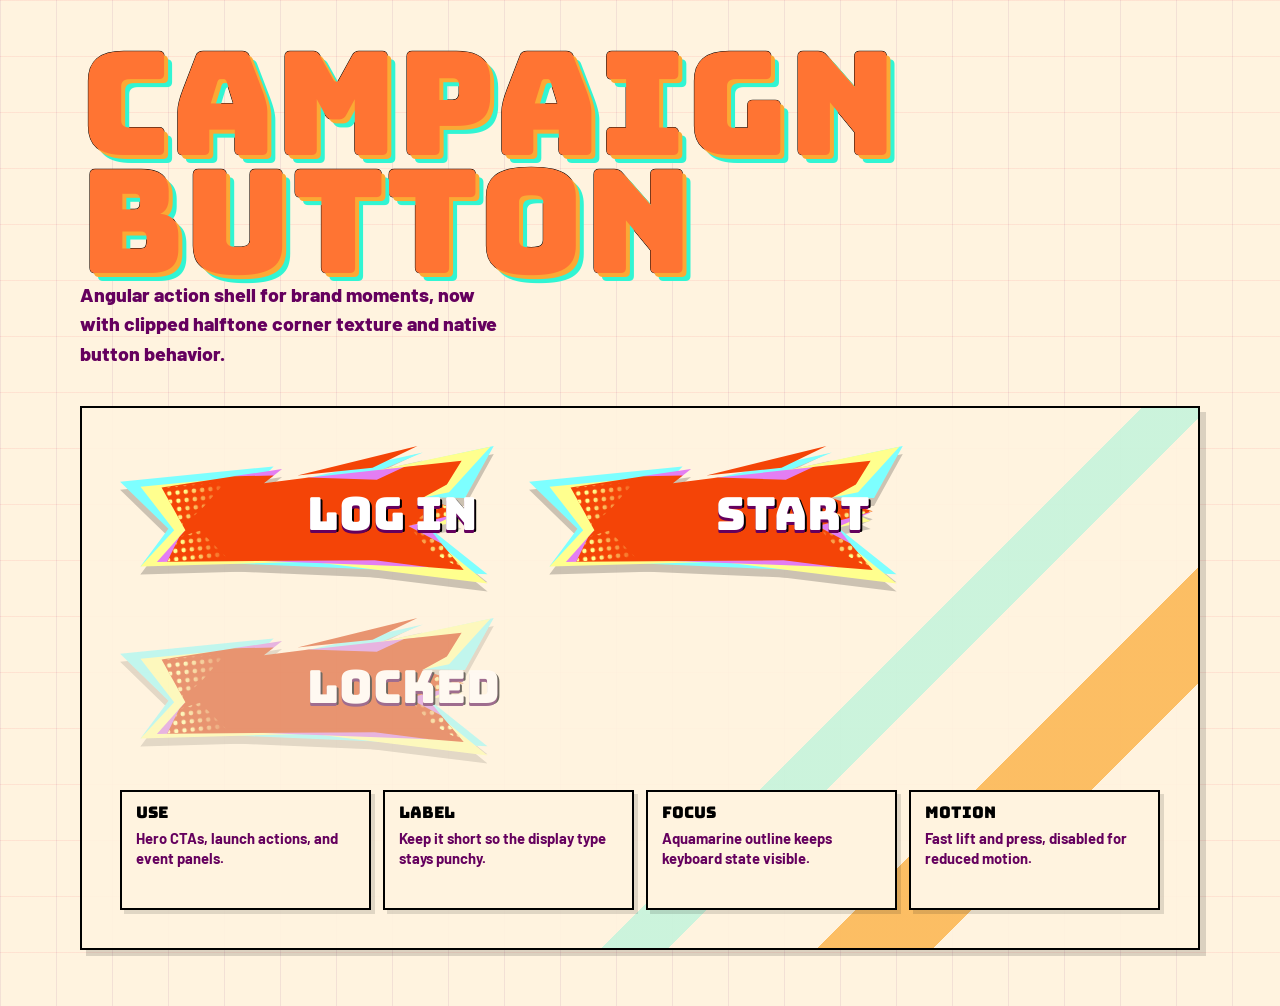
==== docs/components/button.html @ 27eb3d38 "Add campaign button component docs" ====
<!doctype html>
<html lang="en">
  <head>
    <meta charset="utf-8" />
    <meta name="viewport" content="width=device-width, initial-scale=1" />
    <title>Stellartide Button Component</title>
    <link rel="stylesheet" href="../../components/button/button.css" />
    <style>
      @import url("https://fonts.googleapis.com/css2?family=Barlow:ital,wght@0,400;0,600;0,700;0,800;1,400&family=Bungee&display=swap");

      @font-face {
        font-family: "Zerowax";
        src: url("../../typography/zerowax/fonts/Zerowax.otf") format("opentype");
        font-weight: 400;
        font-style: normal;
        font-display: swap;
      }

      :root {
        --black: #000000;
        --racing-red: #f20222;
        --atomic-tangerine: #ff7433;
        --orange: #fba934;
        --deep-purple: #65005e;
        --aquamarine: #31f5d3;
        --warm-cream: #fff3df;
        --font-special: "Zerowax", "Bungee", Impact, fantasy;
        --font-display: "Bungee", Impact, fantasy;
        --font-body: "Barlow", ui-sans-serif, system-ui, sans-serif;
        color-scheme: light;
        font-family: var(--font-body);
      }

      * {
        box-sizing: border-box;
      }

      body {
        margin: 0;
        min-width: 320px;
        overflow-x: hidden;
        background:
          linear-gradient(90deg, rgb(101 0 94 / 0.08) 1px, transparent 1px),
          linear-gradient(rgb(242 2 34 / 0.07) 1px, transparent 1px),
          var(--warm-cream);
        background-size: 56px 56px;
        color: var(--black);
      }

      main {
        width: min(1120px, calc(100% - 32px));
        margin: 0 auto;
        padding: 44px 0 56px;
      }

      .hero {
        min-height: 54vh;
        display: grid;
        align-content: center;
        gap: 28px;
      }

      .hero > * {
        min-width: 0;
      }

      h1 {
        max-width: 900px;
        margin: 0;
        color: var(--atomic-tangerine);
        font-family: var(--font-special);
        font-size: clamp(4.2rem, 13vw, 9rem);
        font-weight: 400;
        line-height: 0.82;
        letter-spacing: 0;
        text-transform: uppercase;
        paint-order: stroke fill;
        -webkit-text-stroke: 1px var(--black);
        overflow-wrap: anywhere;
        text-shadow:
          4px 4px 0 var(--orange),
          8px 8px 0 var(--aquamarine);
      }

      .deck {
        max-width: min(38ch, 100%);
        margin: 0;
        color: var(--deep-purple);
        font-size: clamp(1rem, 2vw, 1.22rem);
        font-weight: 750;
        line-height: 1.5;
      }

      .stage {
        display: grid;
        gap: 34px;
        margin-top: 10px;
        padding: clamp(18px, 4vw, 38px);
        border: 2px solid var(--black);
        background:
          linear-gradient(135deg, transparent 0 64%, rgb(49 245 211 / 0.25) 64% 68%, transparent 68%),
          linear-gradient(135deg, transparent 0 77%, rgb(251 169 52 / 0.72) 77% 84%, transparent 84%),
          rgb(255 243 223 / 0.9);
        box-shadow: 6px 6px 0 rgb(0 0 0 / 0.14);
      }

      .button-row {
        display: flex;
        flex-wrap: wrap;
        align-items: center;
        gap: clamp(18px, 4vw, 34px);
      }

      .button-row .stellartide-campaign-button {
        flex: 0 1 min(var(--stellartide-campaign-button-width), 100%);
      }

      .spec-grid {
        display: grid;
        grid-template-columns: repeat(4, minmax(0, 1fr));
        gap: 12px;
      }

      .spec {
        min-height: 120px;
        border: 2px solid var(--black);
        background: var(--warm-cream);
        padding: 14px;
        box-shadow: 4px 4px 0 rgb(0 0 0 / 0.12);
      }

      .spec strong {
        display: block;
        margin-bottom: 8px;
        font-family: var(--font-display);
        font-weight: 400;
        line-height: 0.9;
        text-transform: uppercase;
      }

      .spec span {
        display: block;
        color: var(--deep-purple);
        font-size: 0.92rem;
        font-weight: 700;
        line-height: 1.35;
      }

      @media (max-width: 760px) {
        main {
          width: min(1120px, calc(100% - 20px));
          padding-top: 22px;
        }

        .hero {
          min-height: auto;
        }

        h1 {
          font-size: clamp(2.9rem, 13vw, 4.1rem);
          -webkit-text-stroke-width: 0.75px;
        }

        .stage {
          padding: 14px;
        }

        .spec-grid {
          grid-template-columns: 1fr;
        }
      }
    </style>
  </head>
  <body>
    <main>
      <section class="hero" aria-labelledby="button-title">
        <div>
          <h1 id="button-title">Campaign Button</h1>
          <p class="deck">Angular action shell for brand moments, now with clipped halftone corner texture and native button behavior.</p>
        </div>

        <div class="stage">
          <div class="button-row" aria-label="Button examples">
            <button class="stellartide-campaign-button" type="button">
              <span>Log In</span>
            </button>
            <button class="stellartide-campaign-button" type="button" style="--stellartide-campaign-button-width: 300px;">
              <span>Start</span>
            </button>
            <button class="stellartide-campaign-button" type="button" disabled>
              <span>Locked</span>
            </button>
          </div>

          <div class="spec-grid" aria-label="Component notes">
            <div class="spec">
              <strong>Use</strong>
              <span>Hero CTAs, launch actions, and event panels.</span>
            </div>
            <div class="spec">
              <strong>Label</strong>
              <span>Keep it short so the display type stays punchy.</span>
            </div>
            <div class="spec">
              <strong>Focus</strong>
              <span>Aquamarine outline keeps keyboard state visible.</span>
            </div>
            <div class="spec">
              <strong>Motion</strong>
              <span>Fast lift and press, disabled for reduced motion.</span>
            </div>
          </div>
        </div>
      </section>
    </main>
  </body>
</html>
---- components/button/button.css ----
:root {
  --stellartide-campaign-button-width: 360px;
  --stellartide-campaign-button-text: #ffffff;
  --stellartide-campaign-button-shadow: rgb(0 0 0 / 0.2);
  --stellartide-campaign-button-focus: #31f5d3;
  --stellartide-campaign-button-depth: #65005e;
  --font-display: "Bungee", Impact, fantasy;
}

.stellartide-campaign-button {
  position: relative;
  isolation: isolate;
  display: inline-grid;
  place-items: center;
  width: min(var(--stellartide-campaign-button-width), 100%);
  max-width: 100%;
  aspect-ratio: 2216 / 818;
  border: 0;
  padding: 0 18%;
  background: transparent;
  color: var(--stellartide-campaign-button-text);
  cursor: pointer;
  font-family: var(--font-display);
  font-size: clamp(1.35rem, 4vw, 2.85rem);
  line-height: 0.95;
  letter-spacing: 0;
  text-align: center;
  text-transform: uppercase;
  -webkit-tap-highlight-color: transparent;
}

.stellartide-campaign-button::before {
  content: "";
  position: absolute;
  inset: 0;
  z-index: -1;
  background: url("./stellartide-campaign-button.svg") center / contain no-repeat;
  filter: drop-shadow(0 8px 0 var(--stellartide-campaign-button-shadow));
  transform: translateY(0) rotate(0deg);
  transition:
    filter 160ms ease,
    transform 160ms ease;
}

.stellartide-campaign-button > span {
  display: block;
  max-width: 12ch;
  color: var(--stellartide-campaign-button-text);
  overflow-wrap: anywhere;
  white-space: nowrap;
  text-shadow:
    0 3px 0 var(--stellartide-campaign-button-depth),
    2px 2px 0 #000;
  transform: translateY(-2%);
  transition:
    text-shadow 160ms ease,
    transform 160ms ease;
}

.stellartide-campaign-button:hover::before,
.stellartide-campaign-button[data-state="hover"]::before {
  filter: drop-shadow(0 11px 0 rgb(0 0 0 / 0.24));
  transform: translateY(-3px) rotate(-0.35deg);
}

.stellartide-campaign-button:hover > span,
.stellartide-campaign-button[data-state="hover"] > span {
  text-shadow:
    0 4px 0 var(--stellartide-campaign-button-depth),
    2px 2px 0 #000;
  transform: translateY(calc(-2% - 3px)) rotate(-0.35deg);
}

.stellartide-campaign-button:active::before,
.stellartide-campaign-button[data-state="pressed"]::before {
  filter: drop-shadow(0 4px 0 rgb(0 0 0 / 0.24));
  transform: translateY(2px) scale(0.99);
}

.stellartide-campaign-button:active > span,
.stellartide-campaign-button[data-state="pressed"] > span {
  text-shadow:
    0 1px 0 var(--stellartide-campaign-button-depth),
    1px 1px 0 #000;
  transform: translateY(calc(-2% + 2px)) scale(0.99);
}

.stellartide-campaign-button:focus-visible,
.stellartide-campaign-button[data-state="focus"] {
  outline: 4px solid var(--stellartide-campaign-button-focus);
  outline-offset: 5px;
}

.stellartide-campaign-button:disabled,
.stellartide-campaign-button[aria-disabled="true"],
.stellartide-campaign-button[data-state="disabled"] {
  cursor: not-allowed;
  filter: grayscale(0.2);
  opacity: 0.56;
}

@media (prefers-reduced-motion: reduce) {
  .stellartide-campaign-button::before,
  .stellartide-campaign-button > span {
    transition: none;
  }
}
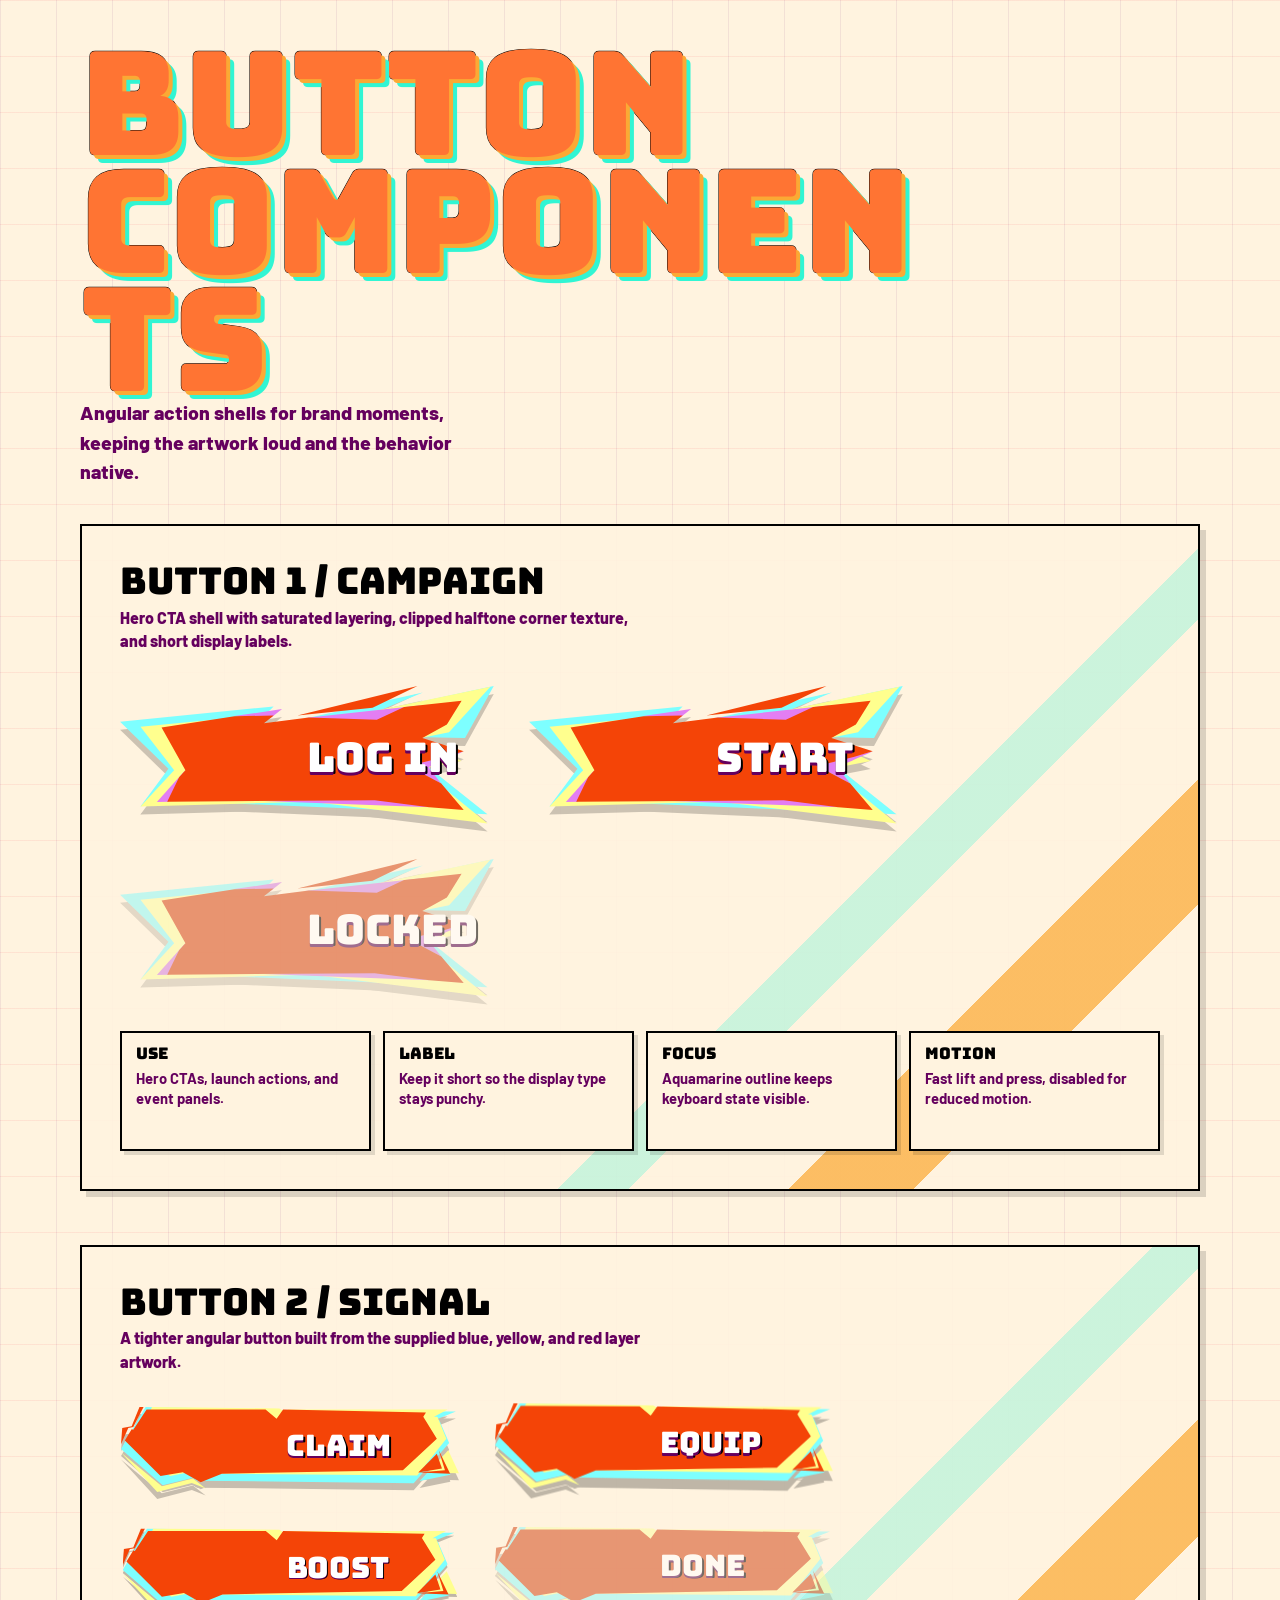
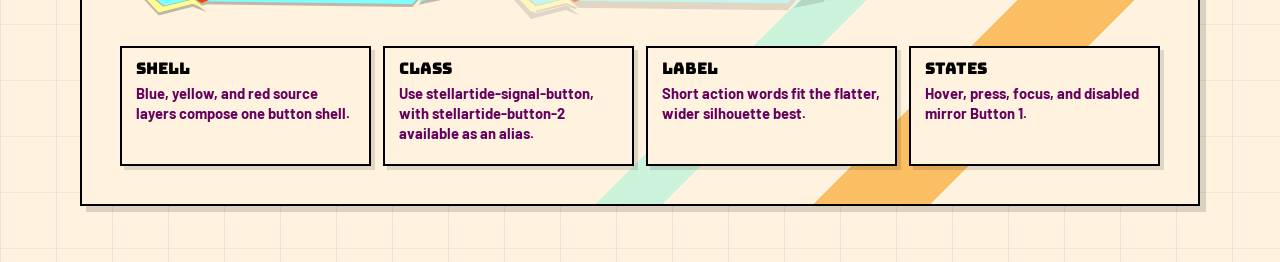
==== commit d227f6bf: "Add design system demo and button 2" ====
--- a/docs/components/button.html
+++ b/docs/components/button.html
@@ -3,8 +3,8 @@
   <head>
     <meta charset="utf-8" />
     <meta name="viewport" content="width=device-width, initial-scale=1" />
-    <title>Stellartide Button Component</title>
-    <link rel="stylesheet" href="../../components/button/button.css" />
+    <title>Stellartide Button Components</title>
+    <link rel="stylesheet" href="../../components/button/button.css?v=no-bubbles" />
     <style>
       @import url("https://fonts.googleapis.com/css2?family=Barlow:ital,wght@0,400;0,600;0,700;0,800;1,400&family=Bungee&display=swap");
 
@@ -54,7 +54,6 @@
       }
 
       .hero {
-        min-height: 54vh;
         display: grid;
         align-content: center;
         gap: 28px;
@@ -104,6 +103,34 @@
         box-shadow: 6px 6px 0 rgb(0 0 0 / 0.14);
       }
 
+      .stage + .stage {
+        margin-top: 26px;
+      }
+
+      .stage-header {
+        display: grid;
+        gap: 8px;
+      }
+
+      h2 {
+        margin: 0;
+        color: var(--black);
+        font-family: var(--font-display);
+        font-size: clamp(1.35rem, 4vw, 2.3rem);
+        font-weight: 400;
+        line-height: 0.92;
+        letter-spacing: 0;
+        text-transform: uppercase;
+      }
+
+      .stage-copy {
+        max-width: 58ch;
+        margin: 0;
+        color: var(--deep-purple);
+        font-weight: 750;
+        line-height: 1.45;
+      }
+
       .button-row {
         display: flex;
         flex-wrap: wrap;
@@ -113,6 +140,11 @@
 
       .button-row .stellartide-campaign-button {
         flex: 0 1 min(var(--stellartide-campaign-button-width), 100%);
+      }
+
+      .button-row .stellartide-signal-button,
+      .button-row .stellartide-button-2 {
+        flex: 0 1 min(var(--stellartide-signal-button-width), 100%);
       }
 
       .spec-grid {
@@ -175,11 +207,16 @@
     <main>
       <section class="hero" aria-labelledby="button-title">
         <div>
-          <h1 id="button-title">Campaign Button</h1>
-          <p class="deck">Angular action shell for brand moments, now with clipped halftone corner texture and native button behavior.</p>
+          <h1 id="button-title">Button Components</h1>
+          <p class="deck">Angular action shells for brand moments, keeping the artwork loud and the behavior native.</p>
         </div>
 
         <div class="stage">
+          <div class="stage-header">
+            <h2>Button 1 / Campaign</h2>
+            <p class="stage-copy">Hero CTA shell with saturated layering, clipped halftone corner texture, and short display labels.</p>
+          </div>
+
           <div class="button-row" aria-label="Button examples">
             <button class="stellartide-campaign-button" type="button">
               <span>Log In</span>
@@ -208,6 +245,47 @@
             <div class="spec">
               <strong>Motion</strong>
               <span>Fast lift and press, disabled for reduced motion.</span>
+            </div>
+          </div>
+        </div>
+
+        <div class="stage">
+          <div class="stage-header">
+            <h2>Button 2 / Signal</h2>
+            <p class="stage-copy">A tighter angular button built from the supplied blue, yellow, and red layer artwork.</p>
+          </div>
+
+          <div class="button-row" aria-label="Button 2 examples">
+            <button class="stellartide-signal-button" type="button">
+              <span>Claim</span>
+            </button>
+            <button class="stellartide-signal-button" data-state="hover" type="button">
+              <span>Equip</span>
+            </button>
+            <button class="stellartide-signal-button" data-state="pressed" type="button">
+              <span>Boost</span>
+            </button>
+            <button class="stellartide-signal-button" type="button" disabled>
+              <span>Done</span>
+            </button>
+          </div>
+
+          <div class="spec-grid" aria-label="Button 2 component notes">
+            <div class="spec">
+              <strong>Shell</strong>
+              <span>Blue, yellow, and red source layers compose one button shell.</span>
+            </div>
+            <div class="spec">
+              <strong>Class</strong>
+              <span>Use stellartide-signal-button, with stellartide-button-2 available as an alias.</span>
+            </div>
+            <div class="spec">
+              <strong>Label</strong>
+              <span>Short action words fit the flatter, wider silhouette best.</span>
+            </div>
+            <div class="spec">
+              <strong>States</strong>
+              <span>Hover, press, focus, and disabled mirror Button 1.</span>
             </div>
           </div>
         </div>
--- a/components/button/button.css
+++ b/components/button/button.css
@@ -4,6 +4,11 @@
   --stellartide-campaign-button-shadow: rgb(0 0 0 / 0.2);
   --stellartide-campaign-button-focus: #31f5d3;
   --stellartide-campaign-button-depth: #65005e;
+  --stellartide-signal-button-width: 340px;
+  --stellartide-signal-button-text: #ffffff;
+  --stellartide-signal-button-shadow: rgb(0 0 0 / 0.22);
+  --stellartide-signal-button-focus: #31f5d3;
+  --stellartide-signal-button-label-depth: #65005e;
   --font-display: "Bungee", Impact, fantasy;
 }
 
@@ -21,7 +26,7 @@
   color: var(--stellartide-campaign-button-text);
   cursor: pointer;
   font-family: var(--font-display);
-  font-size: clamp(1.35rem, 4vw, 2.85rem);
+  font-size: clamp(1.25rem, 3.6vw, 2.55rem);
   line-height: 0.95;
   letter-spacing: 0;
   text-align: center;
@@ -34,7 +39,7 @@
   position: absolute;
   inset: 0;
   z-index: -1;
-  background: url("./stellartide-campaign-button.svg") center / contain no-repeat;
+  background: url("./stellartide-campaign-button.svg?v=no-bubbles") center / contain no-repeat;
   filter: drop-shadow(0 8px 0 var(--stellartide-campaign-button-shadow));
   transform: translateY(0) rotate(0deg);
   transition:
@@ -44,6 +49,8 @@
 
 .stellartide-campaign-button > span {
   display: block;
+  position: relative;
+  z-index: 1;
   max-width: 12ch;
   color: var(--stellartide-campaign-button-text);
   overflow-wrap: anywhere;
@@ -51,7 +58,7 @@
   text-shadow:
     0 3px 0 var(--stellartide-campaign-button-depth),
     2px 2px 0 #000;
-  transform: translateY(-2%);
+  transform: translateY(5%);
   transition:
     text-shadow 160ms ease,
     transform 160ms ease;
@@ -68,7 +75,7 @@
   text-shadow:
     0 4px 0 var(--stellartide-campaign-button-depth),
     2px 2px 0 #000;
-  transform: translateY(calc(-2% - 3px)) rotate(-0.35deg);
+  transform: translateY(calc(5% - 3px)) rotate(-0.35deg);
 }
 
 .stellartide-campaign-button:active::before,
@@ -82,7 +89,7 @@
   text-shadow:
     0 1px 0 var(--stellartide-campaign-button-depth),
     1px 1px 0 #000;
-  transform: translateY(calc(-2% + 2px)) scale(0.99);
+  transform: translateY(calc(5% + 2px)) scale(0.99);
 }
 
 .stellartide-campaign-button:focus-visible,
@@ -99,9 +106,127 @@
   opacity: 0.56;
 }
 
+.stellartide-signal-button,
+.stellartide-button-2 {
+  --stellartide-signal-button-art: url("./stellartide-signal-button.svg?v=no-bubbles");
+  --stellartide-signal-button-aspect: 2204 / 554;
+
+  position: relative;
+  isolation: isolate;
+  display: inline-grid;
+  place-items: center;
+  width: min(var(--stellartide-signal-button-width), 100%);
+  max-width: 100%;
+  aspect-ratio: var(--stellartide-signal-button-aspect);
+  border: 0;
+  padding: 0 16%;
+  background: transparent;
+  color: var(--stellartide-signal-button-text);
+  cursor: pointer;
+  font-family: var(--font-display);
+  font-size: clamp(0.9rem, 2.35vw, 1.85rem);
+  line-height: 0.9;
+  letter-spacing: 0;
+  text-align: center;
+  text-decoration: none;
+  text-transform: uppercase;
+  -webkit-tap-highlight-color: transparent;
+}
+
+.stellartide-signal-button::before,
+.stellartide-button-2::before {
+  content: "";
+  position: absolute;
+  inset: 0;
+  z-index: -1;
+  background: var(--stellartide-signal-button-art) center / contain no-repeat;
+  filter: drop-shadow(0 7px 0 var(--stellartide-signal-button-shadow));
+  transform: translateY(0) rotate(0deg);
+  transition:
+    filter 150ms ease,
+    transform 150ms ease;
+}
+
+.stellartide-signal-button > span,
+.stellartide-button-2 > span {
+  display: block;
+  position: relative;
+  z-index: 1;
+  max-width: 13ch;
+  color: var(--stellartide-signal-button-text);
+  overflow-wrap: anywhere;
+  white-space: nowrap;
+  text-shadow:
+    0 2px 0 var(--stellartide-signal-button-label-depth),
+    2px 2px 0 #000;
+  transform: translateY(-12%);
+  transition:
+    text-shadow 150ms ease,
+    transform 150ms ease;
+}
+
+.stellartide-signal-button:hover::before,
+.stellartide-signal-button[data-state="hover"]::before,
+.stellartide-button-2:hover::before,
+.stellartide-button-2[data-state="hover"]::before {
+  filter: drop-shadow(0 10px 0 rgb(0 0 0 / 0.25));
+  transform: translateY(-3px) rotate(0.25deg);
+}
+
+.stellartide-signal-button:hover > span,
+.stellartide-signal-button[data-state="hover"] > span,
+.stellartide-button-2:hover > span,
+.stellartide-button-2[data-state="hover"] > span {
+  text-shadow:
+    0 3px 0 var(--stellartide-signal-button-label-depth),
+    2px 2px 0 #000;
+  transform: translateY(calc(-12% - 3px)) rotate(0.25deg);
+}
+
+.stellartide-signal-button:active::before,
+.stellartide-signal-button[data-state="pressed"]::before,
+.stellartide-button-2:active::before,
+.stellartide-button-2[data-state="pressed"]::before {
+  filter: drop-shadow(0 3px 0 rgb(0 0 0 / 0.25));
+  transform: translateY(2px) scale(0.99);
+}
+
+.stellartide-signal-button:active > span,
+.stellartide-signal-button[data-state="pressed"] > span,
+.stellartide-button-2:active > span,
+.stellartide-button-2[data-state="pressed"] > span {
+  text-shadow:
+    0 1px 0 var(--stellartide-signal-button-label-depth),
+    1px 1px 0 #000;
+  transform: translateY(calc(-12% + 2px)) scale(0.99);
+}
+
+.stellartide-signal-button:focus-visible,
+.stellartide-signal-button[data-state="focus"],
+.stellartide-button-2:focus-visible,
+.stellartide-button-2[data-state="focus"] {
+  outline: 4px solid var(--stellartide-signal-button-focus);
+  outline-offset: 5px;
+}
+
+.stellartide-signal-button:disabled,
+.stellartide-signal-button[aria-disabled="true"],
+.stellartide-signal-button[data-state="disabled"],
+.stellartide-button-2:disabled,
+.stellartide-button-2[aria-disabled="true"],
+.stellartide-button-2[data-state="disabled"] {
+  cursor: not-allowed;
+  filter: grayscale(0.22);
+  opacity: 0.55;
+}
+
 @media (prefers-reduced-motion: reduce) {
   .stellartide-campaign-button::before,
-  .stellartide-campaign-button > span {
+  .stellartide-campaign-button > span,
+  .stellartide-signal-button::before,
+  .stellartide-signal-button > span,
+  .stellartide-button-2::before,
+  .stellartide-button-2 > span {
     transition: none;
   }
 }
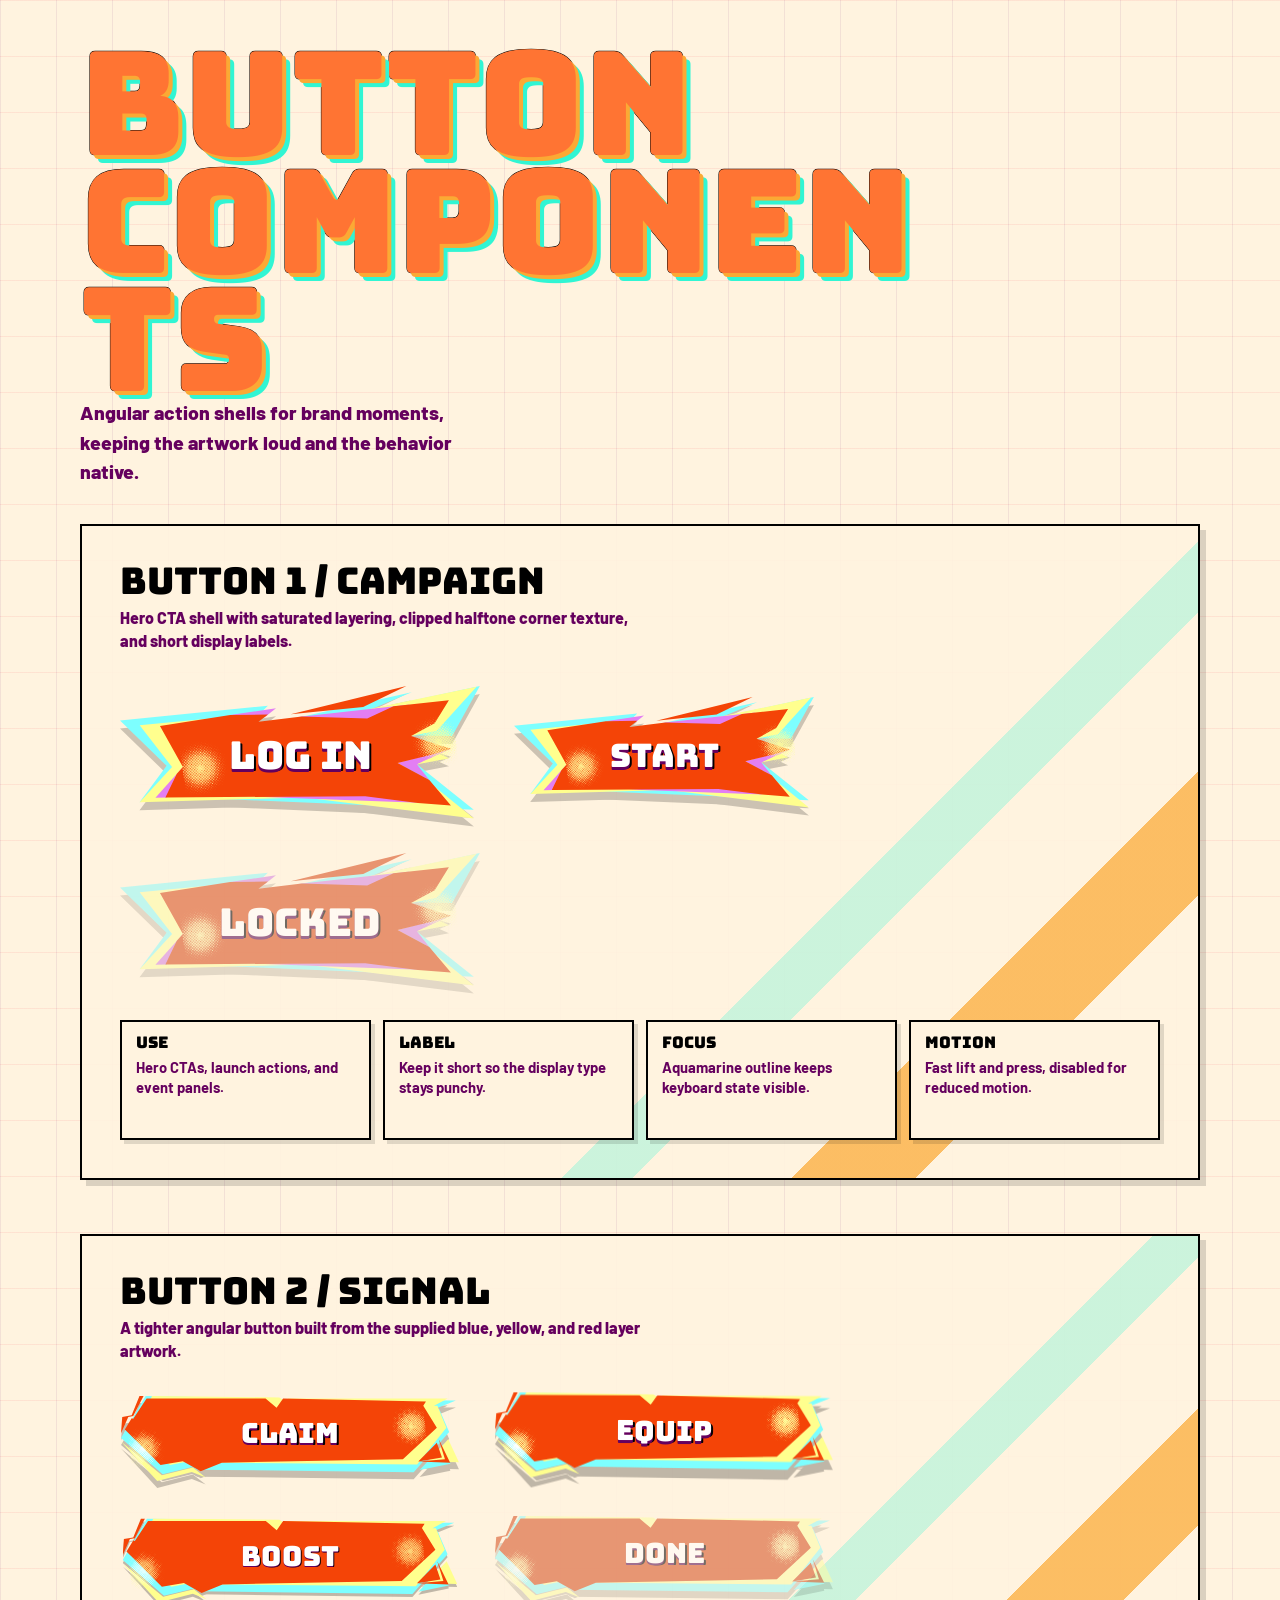
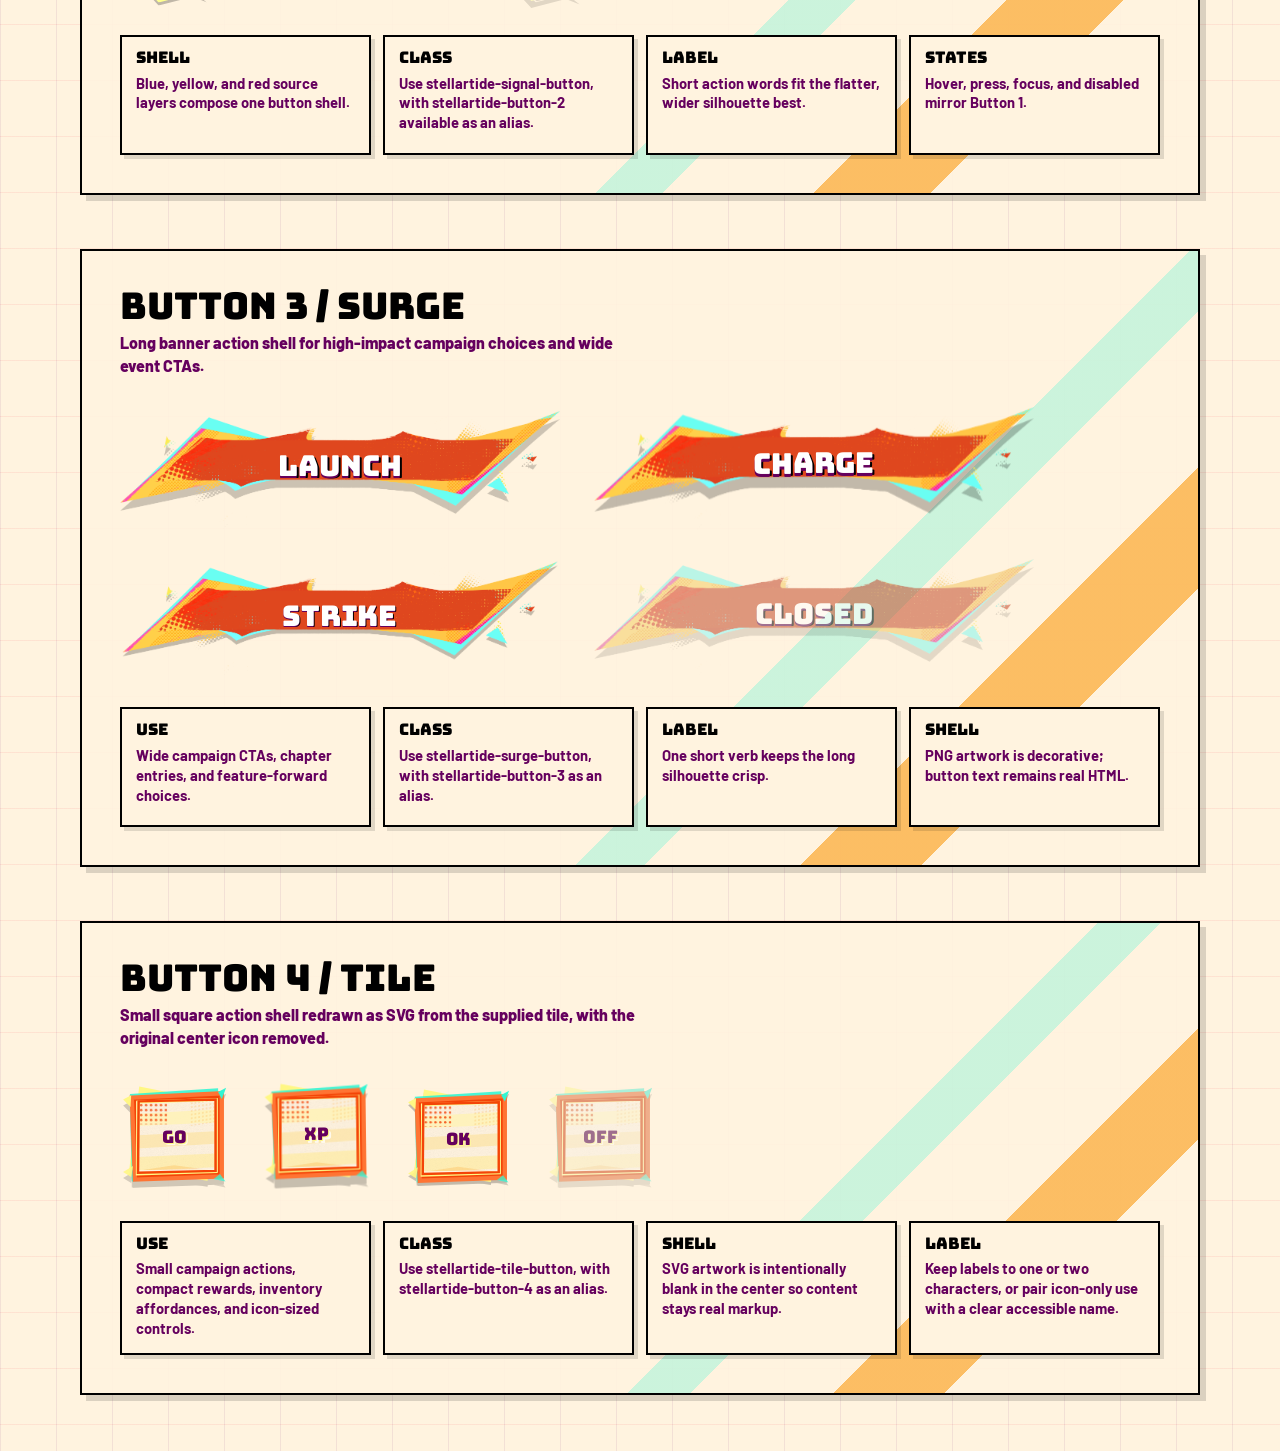
==== commit d31f8614: "Polish design system components" ====
--- a/docs/components/button.html
+++ b/docs/components/button.html
@@ -4,7 +4,7 @@
     <meta charset="utf-8" />
     <meta name="viewport" content="width=device-width, initial-scale=1" />
     <title>Stellartide Button Components</title>
-    <link rel="stylesheet" href="../../components/button/button.css?v=no-bubbles" />
+    <link rel="stylesheet" href="../../components/button/button.css?v=corner-scale-fix" />
     <style>
       @import url("https://fonts.googleapis.com/css2?family=Barlow:ital,wght@0,400;0,600;0,700;0,800;1,400&family=Bungee&display=swap");
 
@@ -147,6 +147,16 @@
         flex: 0 1 min(var(--stellartide-signal-button-width), 100%);
       }
 
+      .button-row .stellartide-surge-button,
+      .button-row .stellartide-button-3 {
+        flex: 0 1 min(var(--stellartide-surge-button-width), 100%);
+      }
+
+      .button-row .stellartide-tile-button,
+      .button-row .stellartide-button-4 {
+        flex: 0 0 var(--stellartide-tile-button-width);
+      }
+
       .spec-grid {
         display: grid;
         grid-template-columns: repeat(4, minmax(0, 1fr));
@@ -289,6 +299,88 @@
             </div>
           </div>
         </div>
+
+        <div class="stage">
+          <div class="stage-header">
+            <h2>Button 3 / Surge</h2>
+            <p class="stage-copy">Long banner action shell for high-impact campaign choices and wide event CTAs.</p>
+          </div>
+
+          <div class="button-row" aria-label="Button 3 examples">
+            <button class="stellartide-surge-button" type="button">
+              <span>Launch</span>
+            </button>
+            <button class="stellartide-surge-button" data-state="hover" type="button">
+              <span>Charge</span>
+            </button>
+            <button class="stellartide-surge-button" data-state="pressed" type="button">
+              <span>Strike</span>
+            </button>
+            <button class="stellartide-surge-button" type="button" disabled>
+              <span>Closed</span>
+            </button>
+          </div>
+
+          <div class="spec-grid" aria-label="Button 3 component notes">
+            <div class="spec">
+              <strong>Use</strong>
+              <span>Wide campaign CTAs, chapter entries, and feature-forward choices.</span>
+            </div>
+            <div class="spec">
+              <strong>Class</strong>
+              <span>Use stellartide-surge-button, with stellartide-button-3 as an alias.</span>
+            </div>
+            <div class="spec">
+              <strong>Label</strong>
+              <span>One short verb keeps the long silhouette crisp.</span>
+            </div>
+            <div class="spec">
+              <strong>Shell</strong>
+              <span>PNG artwork is decorative; button text remains real HTML.</span>
+            </div>
+          </div>
+        </div>
+
+        <div class="stage">
+          <div class="stage-header">
+            <h2>Button 4 / Tile</h2>
+            <p class="stage-copy">Small square action shell redrawn as SVG from the supplied tile, with the original center icon removed.</p>
+          </div>
+
+          <div class="button-row" aria-label="Button 4 examples">
+            <button class="stellartide-tile-button" type="button">
+              <span>Go</span>
+            </button>
+            <button class="stellartide-tile-button" data-state="hover" type="button">
+              <span>XP</span>
+            </button>
+            <button class="stellartide-tile-button" data-state="pressed" type="button">
+              <span>Ok</span>
+            </button>
+            <button class="stellartide-tile-button" type="button" disabled>
+              <span>Off</span>
+            </button>
+          </div>
+
+          <div class="spec-grid" aria-label="Button 4 component notes">
+            <div class="spec">
+              <strong>Use</strong>
+              <span>Small campaign actions, compact rewards, inventory affordances, and icon-sized controls.</span>
+            </div>
+            <div class="spec">
+              <strong>Class</strong>
+              <span>Use stellartide-tile-button, with stellartide-button-4 as an alias.</span>
+            </div>
+            <div class="spec">
+              <strong>Shell</strong>
+              <span>SVG artwork is intentionally blank in the center so content stays real markup.</span>
+            </div>
+            <div class="spec">
+              <strong>Label</strong>
+              <span>Keep labels to one or two characters, or pair icon-only use with a clear accessible name.</span>
+            </div>
+          </div>
+        </div>
       </section>
     </main>
   </body>
--- a/components/button/button.css
+++ b/components/button/button.css
@@ -4,31 +4,53 @@
   --stellartide-campaign-button-shadow: rgb(0 0 0 / 0.2);
   --stellartide-campaign-button-focus: #31f5d3;
   --stellartide-campaign-button-depth: #65005e;
+  --stellartide-button-corner-dots: url("./assets/button-corner-dots.png");
+  --stellartide-button-corner-dots-opacity: 0.9;
   --stellartide-signal-button-width: 340px;
   --stellartide-signal-button-text: #ffffff;
   --stellartide-signal-button-shadow: rgb(0 0 0 / 0.22);
   --stellartide-signal-button-focus: #31f5d3;
   --stellartide-signal-button-label-depth: #65005e;
+  --stellartide-surge-button-width: 440px;
+  --stellartide-surge-button-text: #ffffff;
+  --stellartide-surge-button-shadow: rgb(0 0 0 / 0.2);
+  --stellartide-surge-button-focus: #31f5d3;
+  --stellartide-surge-button-label-depth: #65005e;
+  --stellartide-tile-button-width: 108px;
+  --stellartide-tile-button-text: #65005e;
+  --stellartide-tile-button-shadow: rgb(0 0 0 / 0.18);
+  --stellartide-tile-button-focus: #31f5d3;
+  --stellartide-tile-button-label-glow: #fff783;
   --font-display: "Bungee", Impact, fantasy;
 }
 
 .stellartide-campaign-button {
+  --stellartide-campaign-button-label-width: 52cqw;
+  --stellartide-campaign-button-label-size: clamp(0.72rem, 10.8cqw, 2.4rem);
+  --stellartide-campaign-button-corner-size: clamp(42px, 19cqw, 86px);
+  --stellartide-campaign-button-corner-left-x: 27%;
+  --stellartide-campaign-button-corner-left-y: 62%;
+  --stellartide-campaign-button-corner-right-x: calc(100% + 8cqw);
+  --stellartide-campaign-button-corner-right-y: 38%;
+
   position: relative;
   isolation: isolate;
+  container-type: inline-size;
   display: inline-grid;
   place-items: center;
   width: min(var(--stellartide-campaign-button-width), 100%);
   max-width: 100%;
   aspect-ratio: 2216 / 818;
   border: 0;
-  padding: 0 18%;
+  padding: 0;
   background: transparent;
   color: var(--stellartide-campaign-button-text);
   cursor: pointer;
   font-family: var(--font-display);
-  font-size: clamp(1.25rem, 3.6vw, 2.55rem);
+  font-size: 1rem;
   line-height: 0.95;
   letter-spacing: 0;
+  overflow: visible;
   text-align: center;
   text-transform: uppercase;
   -webkit-tap-highlight-color: transparent;
@@ -47,20 +69,64 @@
     transform 160ms ease;
 }
 
+.stellartide-campaign-button::after {
+  content: "";
+  position: absolute;
+  left: var(--stellartide-campaign-button-corner-left-x);
+  top: var(--stellartide-campaign-button-corner-left-y);
+  z-index: 0;
+  width: var(--stellartide-campaign-button-corner-size);
+  aspect-ratio: 360 / 340;
+  pointer-events: none;
+  background: var(--stellartide-button-corner-dots) center / contain no-repeat;
+  mix-blend-mode: screen;
+  opacity: var(--stellartide-button-corner-dots-opacity);
+  transform: translate(-50%, -50%) rotate(-8deg);
+  transition:
+    opacity 160ms ease,
+    transform 160ms ease;
+}
+
 .stellartide-campaign-button > span {
-  display: block;
   position: relative;
   z-index: 1;
-  max-width: 12ch;
+  display: grid;
+  width: min(var(--stellartide-campaign-button-label-width), 13ch);
+  min-height: 24cqw;
+  place-items: center;
+  background: transparent;
   color: var(--stellartide-campaign-button-text);
+  font-size: var(--stellartide-campaign-button-label-size);
+  isolation: isolate;
+  max-width: var(--stellartide-campaign-button-label-width);
   overflow-wrap: anywhere;
-  white-space: nowrap;
+  text-wrap: balance;
+  white-space: normal;
   text-shadow:
     0 3px 0 var(--stellartide-campaign-button-depth),
     2px 2px 0 #000;
   transform: translateY(5%);
   transition:
     text-shadow 160ms ease,
+    transform 160ms ease;
+}
+
+.stellartide-campaign-button > span::before {
+  content: "";
+  position: absolute;
+  left: var(--stellartide-campaign-button-corner-right-x);
+  top: var(--stellartide-campaign-button-corner-right-y);
+  z-index: -1;
+  width: var(--stellartide-campaign-button-corner-size);
+  aspect-ratio: 360 / 340;
+  pointer-events: none;
+  background: var(--stellartide-button-corner-dots) center / contain no-repeat;
+  mix-blend-mode: screen;
+  opacity: var(--stellartide-button-corner-dots-opacity);
+  transform: translate(-50%, -50%) scaleX(-1) rotate(7deg);
+  transform-origin: center;
+  transition:
+    opacity 160ms ease,
     transform 160ms ease;
 }
 
@@ -70,12 +136,24 @@
   transform: translateY(-3px) rotate(-0.35deg);
 }
 
+.stellartide-campaign-button:hover::after,
+.stellartide-campaign-button[data-state="hover"]::after {
+  opacity: 1;
+  transform: translate(-50%, calc(-50% - 3px)) rotate(-8.35deg);
+}
+
 .stellartide-campaign-button:hover > span,
 .stellartide-campaign-button[data-state="hover"] > span {
   text-shadow:
     0 4px 0 var(--stellartide-campaign-button-depth),
     2px 2px 0 #000;
   transform: translateY(calc(5% - 3px)) rotate(-0.35deg);
+}
+
+.stellartide-campaign-button:hover > span::before,
+.stellartide-campaign-button[data-state="hover"] > span::before {
+  opacity: 1;
+  transform: translate(-50%, calc(-50% - 3px)) scaleX(-1) rotate(7.35deg);
 }
 
 .stellartide-campaign-button:active::before,
@@ -84,12 +162,24 @@
   transform: translateY(2px) scale(0.99);
 }
 
+.stellartide-campaign-button:active::after,
+.stellartide-campaign-button[data-state="pressed"]::after {
+  opacity: 0.78;
+  transform: translate(-50%, calc(-50% + 2px)) scale(0.99) rotate(-8deg);
+}
+
 .stellartide-campaign-button:active > span,
 .stellartide-campaign-button[data-state="pressed"] > span {
   text-shadow:
     0 1px 0 var(--stellartide-campaign-button-depth),
     1px 1px 0 #000;
   transform: translateY(calc(5% + 2px)) scale(0.99);
+}
+
+.stellartide-campaign-button:active > span::before,
+.stellartide-campaign-button[data-state="pressed"] > span::before {
+  opacity: 0.78;
+  transform: translate(-50%, calc(-50% + 2px)) scaleX(-1) scale(0.99) rotate(7deg);
 }
 
 .stellartide-campaign-button:focus-visible,
@@ -110,23 +200,32 @@
 .stellartide-button-2 {
   --stellartide-signal-button-art: url("./stellartide-signal-button.svg?v=no-bubbles");
   --stellartide-signal-button-aspect: 2204 / 554;
+  --stellartide-signal-button-label-width: 50cqw;
+  --stellartide-signal-button-label-size: clamp(0.62rem, 8.2cqw, 1.75rem);
+  --stellartide-signal-button-corner-size: clamp(34px, 15.5cqw, 66px);
+  --stellartide-signal-button-corner-left-x: 10.5%;
+  --stellartide-signal-button-corner-left-y: 62%;
+  --stellartide-signal-button-corner-right-x: calc(100% + 7cqw);
+  --stellartide-signal-button-corner-right-y: 40%;
 
   position: relative;
   isolation: isolate;
+  container-type: inline-size;
   display: inline-grid;
   place-items: center;
   width: min(var(--stellartide-signal-button-width), 100%);
   max-width: 100%;
   aspect-ratio: var(--stellartide-signal-button-aspect);
   border: 0;
-  padding: 0 16%;
+  padding: 0;
   background: transparent;
   color: var(--stellartide-signal-button-text);
   cursor: pointer;
   font-family: var(--font-display);
-  font-size: clamp(0.9rem, 2.35vw, 1.85rem);
+  font-size: 1rem;
   line-height: 0.9;
   letter-spacing: 0;
+  overflow: visible;
   text-align: center;
   text-decoration: none;
   text-transform: uppercase;
@@ -147,21 +246,66 @@
     transform 150ms ease;
 }
 
+.stellartide-signal-button::after,
+.stellartide-button-2::after {
+  content: "";
+  position: absolute;
+  left: var(--stellartide-signal-button-corner-left-x);
+  top: var(--stellartide-signal-button-corner-left-y);
+  z-index: 0;
+  width: var(--stellartide-signal-button-corner-size);
+  aspect-ratio: 360 / 340;
+  pointer-events: none;
+  background: var(--stellartide-button-corner-dots) center / contain no-repeat;
+  mix-blend-mode: screen;
+  opacity: var(--stellartide-button-corner-dots-opacity);
+  transform: translate(-50%, -50%) rotate(-7deg);
+  transition:
+    opacity 150ms ease,
+    transform 150ms ease;
+}
+
 .stellartide-signal-button > span,
 .stellartide-button-2 > span {
-  display: block;
   position: relative;
   z-index: 1;
-  max-width: 13ch;
+  display: grid;
+  width: min(var(--stellartide-signal-button-label-width), 12ch);
+  min-height: 13cqw;
+  place-items: center;
+  background: transparent;
   color: var(--stellartide-signal-button-text);
+  font-size: var(--stellartide-signal-button-label-size);
+  isolation: isolate;
+  max-width: var(--stellartide-signal-button-label-width);
   overflow-wrap: anywhere;
-  white-space: nowrap;
+  text-wrap: balance;
+  white-space: normal;
   text-shadow:
     0 2px 0 var(--stellartide-signal-button-label-depth),
     2px 2px 0 #000;
   transform: translateY(-12%);
   transition:
     text-shadow 150ms ease,
+    transform 150ms ease;
+}
+
+.stellartide-signal-button > span::before,
+.stellartide-button-2 > span::before {
+  content: "";
+  position: absolute;
+  left: var(--stellartide-signal-button-corner-right-x);
+  top: var(--stellartide-signal-button-corner-right-y);
+  z-index: -1;
+  width: var(--stellartide-signal-button-corner-size);
+  aspect-ratio: 360 / 340;
+  pointer-events: none;
+  background: var(--stellartide-button-corner-dots) center / contain no-repeat;
+  mix-blend-mode: screen;
+  opacity: var(--stellartide-button-corner-dots-opacity);
+  transform: translate(-50%, -50%) scaleX(-1) rotate(6deg);
+  transition:
+    opacity 150ms ease,
     transform 150ms ease;
 }
 
@@ -173,6 +317,14 @@
   transform: translateY(-3px) rotate(0.25deg);
 }
 
+.stellartide-signal-button:hover::after,
+.stellartide-signal-button[data-state="hover"]::after,
+.stellartide-button-2:hover::after,
+.stellartide-button-2[data-state="hover"]::after {
+  opacity: 1;
+  transform: translate(-50%, calc(-50% - 3px)) rotate(-6.75deg);
+}
+
 .stellartide-signal-button:hover > span,
 .stellartide-signal-button[data-state="hover"] > span,
 .stellartide-button-2:hover > span,
@@ -181,6 +333,14 @@
     0 3px 0 var(--stellartide-signal-button-label-depth),
     2px 2px 0 #000;
   transform: translateY(calc(-12% - 3px)) rotate(0.25deg);
+}
+
+.stellartide-signal-button:hover > span::before,
+.stellartide-signal-button[data-state="hover"] > span::before,
+.stellartide-button-2:hover > span::before,
+.stellartide-button-2[data-state="hover"] > span::before {
+  opacity: 1;
+  transform: translate(-50%, calc(-50% - 3px)) scaleX(-1) rotate(6.25deg);
 }
 
 .stellartide-signal-button:active::before,
@@ -191,6 +351,14 @@
   transform: translateY(2px) scale(0.99);
 }
 
+.stellartide-signal-button:active::after,
+.stellartide-signal-button[data-state="pressed"]::after,
+.stellartide-button-2:active::after,
+.stellartide-button-2[data-state="pressed"]::after {
+  opacity: 0.78;
+  transform: translate(-50%, calc(-50% + 2px)) scale(0.99) rotate(-7deg);
+}
+
 .stellartide-signal-button:active > span,
 .stellartide-signal-button[data-state="pressed"] > span,
 .stellartide-button-2:active > span,
@@ -199,6 +367,14 @@
     0 1px 0 var(--stellartide-signal-button-label-depth),
     1px 1px 0 #000;
   transform: translateY(calc(-12% + 2px)) scale(0.99);
+}
+
+.stellartide-signal-button:active > span::before,
+.stellartide-signal-button[data-state="pressed"] > span::before,
+.stellartide-button-2:active > span::before,
+.stellartide-button-2[data-state="pressed"] > span::before {
+  opacity: 0.78;
+  transform: translate(-50%, calc(-50% + 2px)) scaleX(-1) scale(0.99) rotate(6deg);
 }
 
 .stellartide-signal-button:focus-visible,
@@ -220,13 +396,274 @@
   opacity: 0.55;
 }
 
+.stellartide-surge-button,
+.stellartide-button-3 {
+  --stellartide-surge-button-art: url("./assets/stellartide-surge-button.png");
+  --stellartide-surge-button-aspect: 1138 / 295;
+  --stellartide-surge-button-label-width: 48cqw;
+  --stellartide-surge-button-label-size: clamp(0.65rem, 7.2cqw, 1.8rem);
+
+  position: relative;
+  isolation: isolate;
+  container-type: inline-size;
+  display: inline-grid;
+  place-items: center;
+  width: min(var(--stellartide-surge-button-width), 100%);
+  max-width: 100%;
+  aspect-ratio: var(--stellartide-surge-button-aspect);
+  border: 0;
+  padding: 0;
+  background: transparent;
+  color: var(--stellartide-surge-button-text);
+  cursor: pointer;
+  font-family: var(--font-display);
+  font-size: 1rem;
+  line-height: 0.9;
+  letter-spacing: 0;
+  text-align: center;
+  text-decoration: none;
+  text-transform: uppercase;
+  -webkit-tap-highlight-color: transparent;
+}
+
+.stellartide-surge-button::before,
+.stellartide-button-3::before {
+  content: "";
+  position: absolute;
+  inset: 0;
+  z-index: -1;
+  background: var(--stellartide-surge-button-art) center / contain no-repeat;
+  filter: drop-shadow(0 8px 0 var(--stellartide-surge-button-shadow));
+  transform: translateY(0) rotate(0deg);
+  transition:
+    filter 150ms ease,
+    transform 150ms ease;
+}
+
+.stellartide-surge-button > span,
+.stellartide-button-3 > span {
+  position: relative;
+  z-index: 1;
+  display: grid;
+  width: min(var(--stellartide-surge-button-label-width), 12ch);
+  min-height: 13cqw;
+  place-items: center;
+  background: transparent;
+  color: var(--stellartide-surge-button-text);
+  font-size: var(--stellartide-surge-button-label-size);
+  max-width: var(--stellartide-surge-button-label-width);
+  overflow-wrap: anywhere;
+  text-wrap: balance;
+  white-space: normal;
+  text-shadow:
+    0 2px 0 var(--stellartide-surge-button-label-depth),
+    2px 2px 0 #000;
+  transform: translateY(-1%);
+  transition:
+    text-shadow 150ms ease,
+    transform 150ms ease;
+}
+
+.stellartide-surge-button:hover::before,
+.stellartide-surge-button[data-state="hover"]::before,
+.stellartide-button-3:hover::before,
+.stellartide-button-3[data-state="hover"]::before {
+  filter: drop-shadow(0 11px 0 rgb(0 0 0 / 0.24));
+  transform: translateY(-3px) rotate(-0.2deg);
+}
+
+.stellartide-surge-button:hover > span,
+.stellartide-surge-button[data-state="hover"] > span,
+.stellartide-button-3:hover > span,
+.stellartide-button-3[data-state="hover"] > span {
+  text-shadow:
+    0 3px 0 var(--stellartide-surge-button-label-depth),
+    2px 2px 0 #000;
+  transform: translateY(calc(-1% - 3px)) rotate(-0.2deg);
+}
+
+.stellartide-surge-button:active::before,
+.stellartide-surge-button[data-state="pressed"]::before,
+.stellartide-button-3:active::before,
+.stellartide-button-3[data-state="pressed"]::before {
+  filter: drop-shadow(0 4px 0 rgb(0 0 0 / 0.24));
+  transform: translateY(2px) scale(0.99);
+}
+
+.stellartide-surge-button:active > span,
+.stellartide-surge-button[data-state="pressed"] > span,
+.stellartide-button-3:active > span,
+.stellartide-button-3[data-state="pressed"] > span {
+  text-shadow:
+    0 1px 0 var(--stellartide-surge-button-label-depth),
+    1px 1px 0 #000;
+  transform: translateY(calc(-1% + 2px)) scale(0.99);
+}
+
+.stellartide-surge-button:focus-visible,
+.stellartide-surge-button[data-state="focus"],
+.stellartide-button-3:focus-visible,
+.stellartide-button-3[data-state="focus"] {
+  outline: 4px solid var(--stellartide-surge-button-focus);
+  outline-offset: 5px;
+}
+
+.stellartide-surge-button:disabled,
+.stellartide-surge-button[aria-disabled="true"],
+.stellartide-surge-button[data-state="disabled"],
+.stellartide-button-3:disabled,
+.stellartide-button-3[aria-disabled="true"],
+.stellartide-button-3[data-state="disabled"] {
+  cursor: not-allowed;
+  filter: grayscale(0.22);
+  opacity: 0.55;
+}
+
+.stellartide-tile-button,
+.stellartide-button-4 {
+  --stellartide-tile-button-art: url("./stellartide-tile-button.svg");
+  --stellartide-tile-button-aspect: 174 / 166;
+  --stellartide-tile-button-label-width: 58cqw;
+  --stellartide-tile-button-label-size: clamp(0.62rem, 16cqw, 1.18rem);
+
+  position: relative;
+  isolation: isolate;
+  container-type: inline-size;
+  display: inline-grid;
+  place-items: center;
+  width: var(--stellartide-tile-button-width);
+  min-width: 0;
+  max-width: 100%;
+  aspect-ratio: var(--stellartide-tile-button-aspect);
+  border: 0;
+  padding: 0;
+  background: transparent;
+  color: var(--stellartide-tile-button-text);
+  cursor: pointer;
+  font-family: var(--font-display);
+  font-size: 1rem;
+  line-height: 0.88;
+  letter-spacing: 0;
+  text-align: center;
+  text-decoration: none;
+  text-transform: uppercase;
+  -webkit-tap-highlight-color: transparent;
+}
+
+.stellartide-tile-button::before,
+.stellartide-button-4::before {
+  content: "";
+  position: absolute;
+  inset: 0;
+  z-index: -1;
+  background: var(--stellartide-tile-button-art) center / contain no-repeat;
+  filter: drop-shadow(0 6px 0 var(--stellartide-tile-button-shadow));
+  transform: translateY(0) rotate(0deg);
+  transition:
+    filter 150ms ease,
+    transform 150ms ease;
+}
+
+.stellartide-tile-button > span,
+.stellartide-button-4 > span {
+  position: relative;
+  z-index: 1;
+  display: grid;
+  width: min(var(--stellartide-tile-button-label-width), 5.5ch);
+  min-height: 38cqw;
+  place-items: center;
+  background: transparent;
+  color: var(--stellartide-tile-button-text);
+  font-size: var(--stellartide-tile-button-label-size);
+  max-width: var(--stellartide-tile-button-label-width);
+  overflow-wrap: anywhere;
+  text-wrap: balance;
+  white-space: normal;
+  text-shadow:
+    1px 1px 0 var(--stellartide-tile-button-label-glow),
+    2px 2px 0 rgb(255 255 255 / 0.75);
+  transform: translateY(2%);
+  transition:
+    text-shadow 150ms ease,
+    transform 150ms ease;
+}
+
+.stellartide-tile-button:hover::before,
+.stellartide-tile-button[data-state="hover"]::before,
+.stellartide-button-4:hover::before,
+.stellartide-button-4[data-state="hover"]::before {
+  filter: drop-shadow(0 9px 0 rgb(0 0 0 / 0.22));
+  transform: translateY(-3px) rotate(-0.7deg);
+}
+
+.stellartide-tile-button:hover > span,
+.stellartide-tile-button[data-state="hover"] > span,
+.stellartide-button-4:hover > span,
+.stellartide-button-4[data-state="hover"] > span {
+  text-shadow:
+    1px 1px 0 var(--stellartide-tile-button-label-glow),
+    3px 3px 0 rgb(255 255 255 / 0.75);
+  transform: translateY(calc(2% - 3px)) rotate(-0.7deg);
+}
+
+.stellartide-tile-button:active::before,
+.stellartide-tile-button[data-state="pressed"]::before,
+.stellartide-button-4:active::before,
+.stellartide-button-4[data-state="pressed"]::before {
+  filter: drop-shadow(0 3px 0 rgb(0 0 0 / 0.24));
+  transform: translateY(2px) scale(0.98);
+}
+
+.stellartide-tile-button:active > span,
+.stellartide-tile-button[data-state="pressed"] > span,
+.stellartide-button-4:active > span,
+.stellartide-button-4[data-state="pressed"] > span {
+  text-shadow:
+    1px 1px 0 var(--stellartide-tile-button-label-glow),
+    1px 1px 0 rgb(255 255 255 / 0.75);
+  transform: translateY(calc(2% + 2px)) scale(0.98);
+}
+
+.stellartide-tile-button:focus-visible,
+.stellartide-tile-button[data-state="focus"],
+.stellartide-button-4:focus-visible,
+.stellartide-button-4[data-state="focus"] {
+  outline: 4px solid var(--stellartide-tile-button-focus);
+  outline-offset: 5px;
+}
+
+.stellartide-tile-button:disabled,
+.stellartide-tile-button[aria-disabled="true"],
+.stellartide-tile-button[data-state="disabled"],
+.stellartide-button-4:disabled,
+.stellartide-button-4[aria-disabled="true"],
+.stellartide-button-4[data-state="disabled"] {
+  cursor: not-allowed;
+  filter: grayscale(0.24);
+  opacity: 0.56;
+}
+
 @media (prefers-reduced-motion: reduce) {
   .stellartide-campaign-button::before,
+  .stellartide-campaign-button::after,
   .stellartide-campaign-button > span,
+  .stellartide-campaign-button > span::before,
   .stellartide-signal-button::before,
+  .stellartide-signal-button::after,
   .stellartide-signal-button > span,
+  .stellartide-signal-button > span::before,
   .stellartide-button-2::before,
-  .stellartide-button-2 > span {
+  .stellartide-button-2::after,
+  .stellartide-button-2 > span,
+  .stellartide-button-2 > span::before,
+  .stellartide-surge-button::before,
+  .stellartide-surge-button > span,
+  .stellartide-button-3::before,
+  .stellartide-button-3 > span,
+  .stellartide-tile-button::before,
+  .stellartide-tile-button > span,
+  .stellartide-button-4::before,
+  .stellartide-button-4 > span {
     transition: none;
   }
 }
